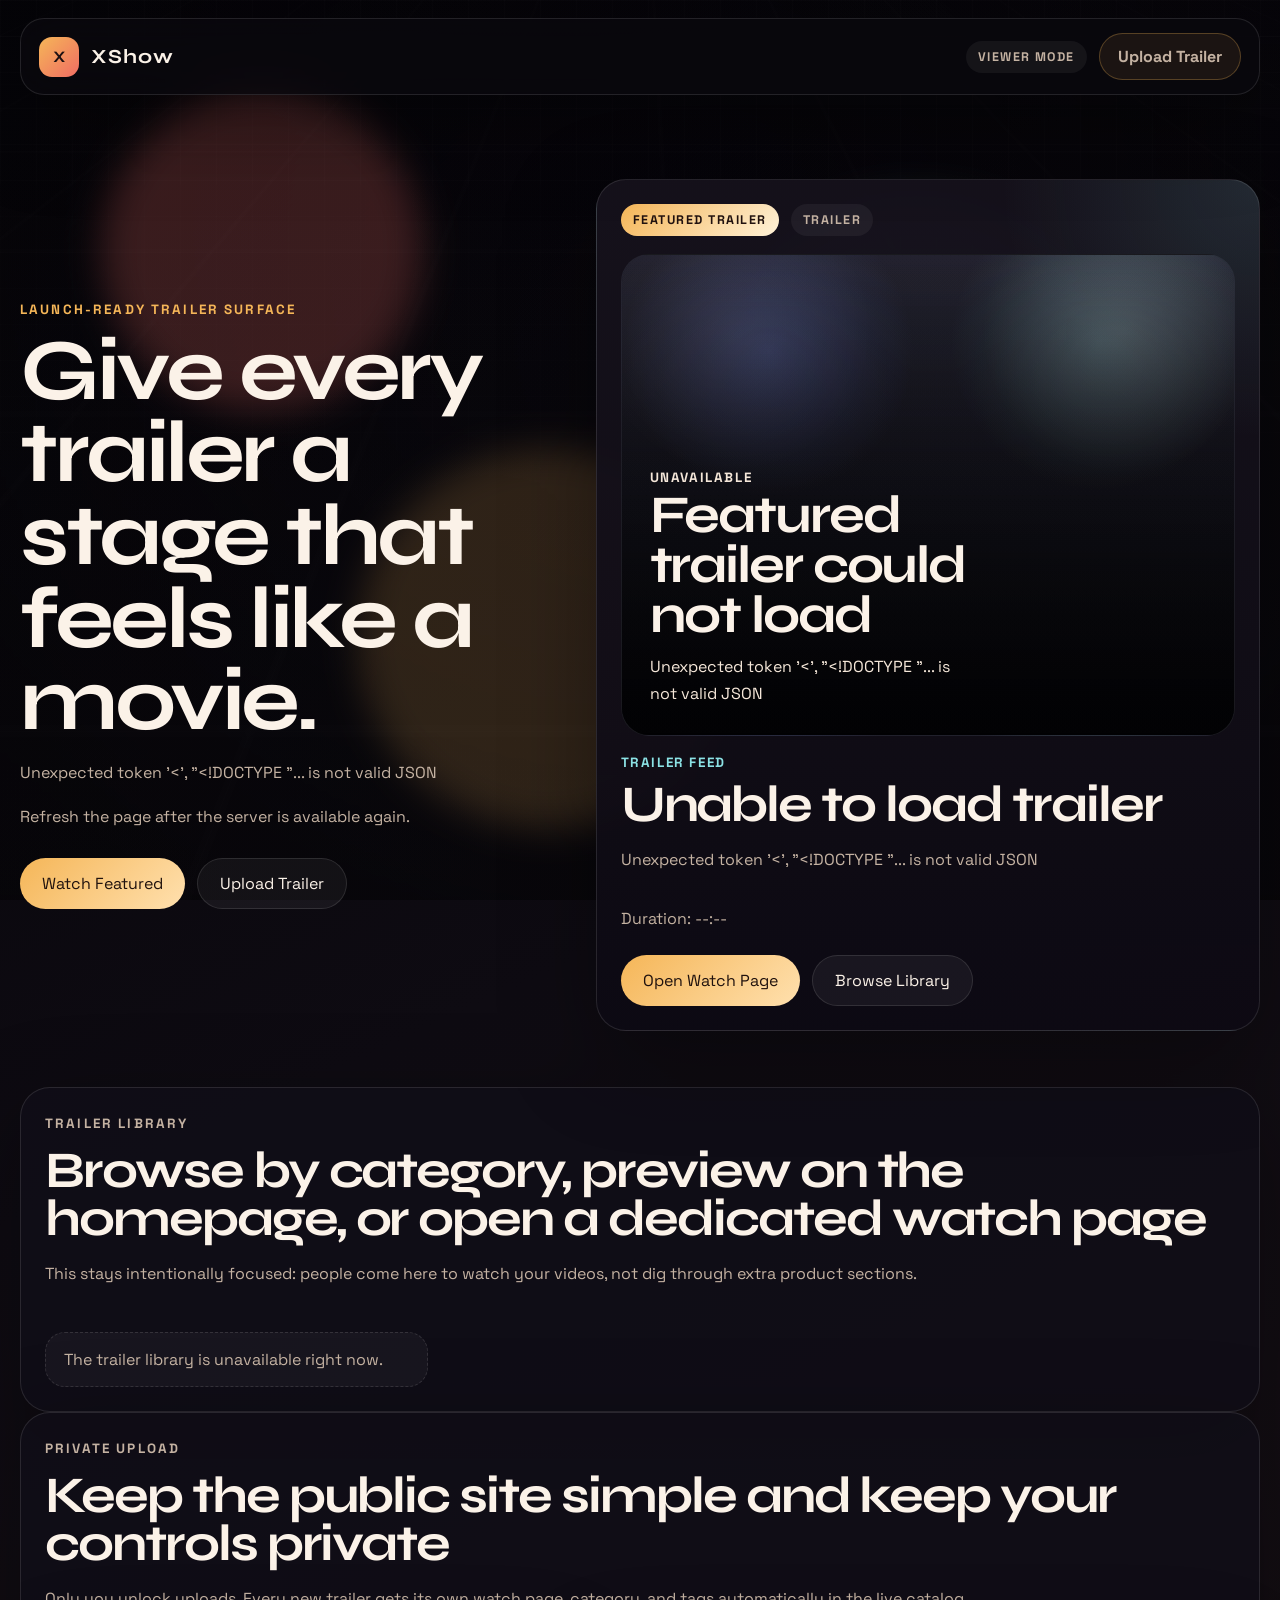
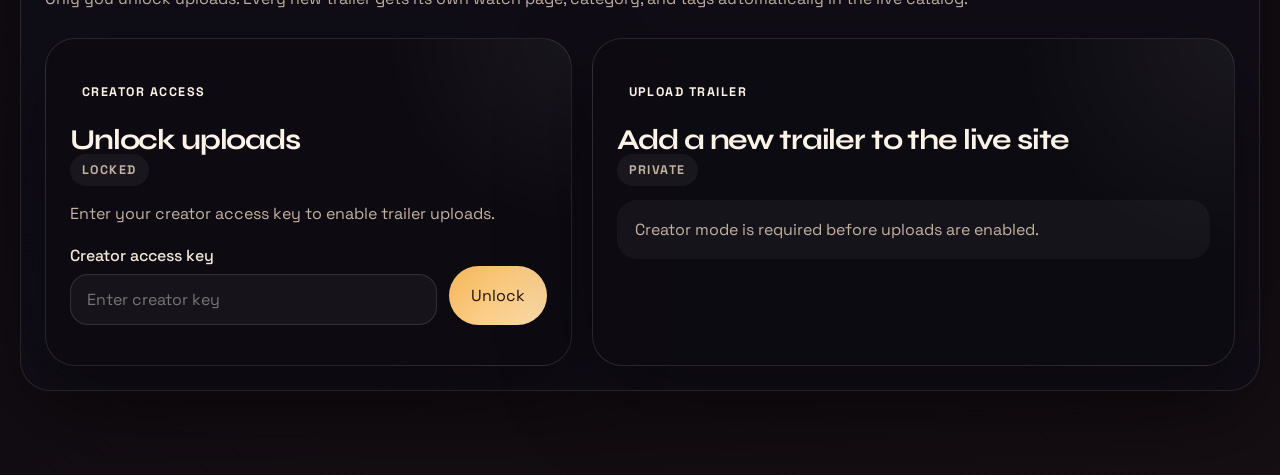
==== index.html @ 3efcbc1a "Initial XShow app" ====
<!DOCTYPE html>
<html lang="en">
  <head>
    <meta charset="UTF-8" />
    <meta name="viewport" content="width=device-width, initial-scale=1.0" />
    <title>XShow | Trailer Studio</title>
    <meta
      name="description"
      content="XShow is a cinematic trailer-first website with featured playback, category filters, private uploads, and dedicated watch pages."
    />
    <link rel="preconnect" href="https://fonts.googleapis.com" />
    <link rel="preconnect" href="https://fonts.gstatic.com" crossorigin />
    <link
      href="https://fonts.googleapis.com/css2?family=Space+Grotesk:wght@400;500;700&family=Syne:wght@500;700;800&display=swap"
      rel="stylesheet"
    />
    <link rel="stylesheet" href="/styles.css" />
  </head>
  <body class="home-page">
    <div class="ambient-backdrop" id="ambient-backdrop" data-tone="midnight" aria-hidden="true">
      <div class="ambient-video-wrap" id="ambient-video-wrap"></div>
      <div class="ambient-orb ambient-orb-one"></div>
      <div class="ambient-orb ambient-orb-two"></div>
      <div class="ambient-orb ambient-orb-three"></div>
      <div class="ambient-grid"></div>
      <div class="ambient-grain"></div>
    </div>

    <div class="cursor-glow" id="cursor-glow" aria-hidden="true"></div>
    <div class="cursor-ring" id="cursor-ring" aria-hidden="true"></div>

    <div class="page-shell">
      <header class="site-header">
        <a class="brand" href="/" aria-label="XShow home">
          <span class="brand-mark">X</span>
          <span class="brand-text">XShow</span>
        </a>

        <div class="header-actions">
          <span class="status-pill" id="creator-status-pill">Viewer Mode</span>
          <a class="header-cta" href="#creator">Upload Trailer</a>
        </div>
      </header>

      <main id="top">
        <section class="hero-shell">
          <div class="hero-copy reveal is-visible">
            <p class="eyebrow">Launch-ready trailer surface</p>
            <h1>Give every trailer a stage that feels like a movie.</h1>
            <p class="hero-text" id="hero-summary">
              XShow is loading the featured trailer experience.
            </p>
            <p class="hero-note" id="hero-note">
              A cinematic homepage, dedicated watch pages, and your private upload flow.
            </p>

            <div class="hero-actions">
              <a class="button button-primary" id="hero-watch-link" href="#trailers">Watch Featured</a>
              <a class="button button-secondary" href="#creator">Upload Trailer</a>
            </div>
          </div>

          <section class="hero-stage-shell reveal is-visible" aria-label="Featured trailer">
            <div class="stage-badge-row">
              <span class="live-pill">Featured Trailer</span>
              <span class="micro-pill" id="featured-category">Trailer</span>
            </div>

            <div class="spotlight-stage tone-midnight" id="spotlight-stage">
              <div class="poster-shell">
                <div class="poster-copy">
                  <p class="caption-tag">Initializing trailer</p>
                  <h2>Loading featured trailer</h2>
                  <p>The trailer stage is syncing from the XShow catalog.</p>
                </div>
              </div>
            </div>

            <div class="featured-meta">
              <p class="caption-tag" id="spotlight-style">Trailer feed</p>
              <h2 id="spotlight-title">Awaiting first trailer</h2>
              <p class="spotlight-description" id="spotlight-description">
                Select a trailer below or upload a new one to make the page feel alive.
              </p>
              <div class="tag-row" id="spotlight-tags"></div>
              <p class="meta-line" id="spotlight-meta-line">Duration: --:--</p>

              <div class="hero-actions hero-actions-tight">
                <a class="button button-primary" id="featured-watch-link" href="/">Open Watch Page</a>
                <a class="button button-secondary" href="#trailers">Browse Library</a>
              </div>
            </div>
          </section>
        </section>

        <section class="library-shell" id="trailers">
          <div class="section-heading reveal">
            <p class="eyebrow">Trailer Library</p>
            <h2>Browse by category, preview on the homepage, or open a dedicated watch page</h2>
            <p>
              This stays intentionally focused: people come here to watch your videos, not
              dig through extra product sections.
            </p>
          </div>

          <div class="filter-row reveal" id="category-filters" aria-label="Trailer categories"></div>
          <div class="catalog-grid" id="trailer-grid" aria-live="polite"></div>
        </section>

        <section class="creator-shell" id="creator">
          <div class="section-heading reveal">
            <p class="eyebrow">Private Upload</p>
            <h2>Keep the public site simple and keep your controls private</h2>
            <p>
              Only you unlock uploads. Every new trailer gets its own watch page, category,
              and tags automatically in the live catalog.
            </p>
          </div>

          <div class="creator-grid">
            <section class="gate-panel reveal">
              <div class="panel-header">
                <div>
                  <p class="panel-eyebrow">Creator Access</p>
                  <h3 id="creator-panel-title">Unlock uploads</h3>
                </div>
                <span class="status-pill" id="creator-mode-indicator">Locked</span>
              </div>

              <p class="panel-copy" id="creator-panel-copy">
                Enter your creator access key to enable trailer uploads.
              </p>

              <form class="creator-form" id="creator-login-form">
                <label for="access-key">Creator access key</label>
                <div class="inline-form">
                  <input
                    id="access-key"
                    name="accessKey"
                    type="password"
                    placeholder="Enter creator key"
                    autocomplete="current-password"
                    required
                  />
                  <button class="button button-primary" type="submit">Unlock</button>
                </div>
              </form>

              <div class="creator-auth-panel" id="creator-auth-panel" hidden>
                <p class="auth-copy">
                  Creator mode is active. New uploads will go live in the XShow library.
                </p>
                <button class="button button-secondary" id="logout-button" type="button">
                  Lock Upload Area
                </button>
              </div>

              <p class="feedback-message" id="creator-feedback" role="status" aria-live="polite"></p>
            </section>

            <section class="upload-panel reveal">
              <div class="panel-header">
                <div>
                  <p class="panel-eyebrow">Upload Trailer</p>
                  <h3>Add a new trailer to the live site</h3>
                </div>
                <span class="status-pill">Private</span>
              </div>

              <form id="upload-form" hidden>
                <input name="kind" type="hidden" value="trailer" />
                <input name="channels" type="hidden" value="Website" />

                <div class="form-grid">
                  <label>
                    Title
                    <input name="title" type="text" placeholder="Ashes Over Arcadia" required />
                  </label>

                  <label>
                    Category
                    <input name="category" type="text" placeholder="Sci-Fi" required />
                  </label>

                  <label>
                    Style
                    <input name="style" type="text" placeholder="Neon dystopia" required />
                  </label>

                  <label>
                    Tags
                    <input name="tags" type="text" placeholder="neon, dystopia, worldbuilding" />
                  </label>

                  <label>
                    Approx duration (seconds)
                    <input name="durationSeconds" type="number" min="5" max="7200" value="45" required />
                  </label>

                  <label class="feature-toggle">
                    <input name="featured" type="checkbox" />
                    Make this the featured trailer
                  </label>

                  <label class="full-width">
                    Description
                    <textarea
                      name="description"
                      rows="4"
                      placeholder="Short description for the trailer."
                      required
                    ></textarea>
                  </label>

                  <label class="full-width">
                    Video file
                    <input name="video" type="file" accept="video/mp4,video/webm,video/quicktime,video/*" required />
                  </label>
                </div>

                <div class="form-actions">
                  <button class="button button-primary" type="submit">Upload Trailer</button>
                  <p class="feedback-message" id="upload-feedback" role="status" aria-live="polite"></p>
                </div>
              </form>

              <div class="upload-locked" id="upload-locked-copy">
                Creator mode is required before uploads are enabled.
              </div>
            </section>
          </div>
        </section>
      </main>
    </div>

    <script src="/script.js"></script>
  </body>
</html>
---- styles.css ----
:root {
  --bg: #07060b;
  --panel: rgba(17, 14, 24, 0.82);
  --panel-strong: rgba(14, 11, 19, 0.92);
  --line: rgba(255, 255, 255, 0.11);
  --text: #fbf2e8;
  --muted: #c4b2a2;
  --gold: #f5b658;
  --rose: #f06d63;
  --cyan: #8ce2e5;
  --lime: #bbf19a;
  --shadow: 0 26px 90px rgba(0, 0, 0, 0.34);
}

* {
  box-sizing: border-box;
}

html {
  scroll-behavior: smooth;
}

body {
  margin: 0;
  min-height: 100vh;
  overflow-x: hidden;
  color: var(--text);
  font-family: "Space Grotesk", "Avenir Next", "Segoe UI", sans-serif;
  background: linear-gradient(155deg, #040308 0%, #0e0b12 46%, #160f13 100%);
}

body::before {
  content: "";
  position: fixed;
  inset: 0;
  pointer-events: none;
  background-image:
    linear-gradient(rgba(255, 255, 255, 0.015) 1px, transparent 1px),
    linear-gradient(90deg, rgba(255, 255, 255, 0.015) 1px, transparent 1px);
  background-size: 36px 36px;
  mask-image: linear-gradient(to bottom, rgba(0, 0, 0, 0.8), transparent 94%);
  z-index: -1;
}

body.cursor-enabled {
  cursor: none;
}

a,
button,
input,
textarea {
  cursor: inherit;
}

.ambient-backdrop {
  position: fixed;
  inset: 0;
  z-index: -3;
  overflow: hidden;
  --ambient-a: rgba(240, 109, 99, 0.22);
  --ambient-b: rgba(140, 226, 229, 0.18);
  --ambient-c: rgba(245, 182, 88, 0.16);
}

.ambient-backdrop[data-tone="neon"] {
  --ambient-a: rgba(93, 162, 255, 0.24);
  --ambient-b: rgba(133, 235, 255, 0.18);
  --ambient-c: rgba(255, 81, 128, 0.14);
}

.ambient-backdrop[data-tone="ember"] {
  --ambient-a: rgba(255, 140, 79, 0.24);
  --ambient-b: rgba(239, 109, 101, 0.16);
  --ambient-c: rgba(245, 182, 88, 0.18);
}

.ambient-backdrop[data-tone="starlight"] {
  --ambient-a: rgba(204, 210, 255, 0.2);
  --ambient-b: rgba(141, 226, 229, 0.16);
  --ambient-c: rgba(255, 192, 220, 0.16);
}

.ambient-backdrop[data-tone="sunrise"] {
  --ambient-a: rgba(255, 220, 124, 0.22);
  --ambient-b: rgba(255, 168, 116, 0.18);
  --ambient-c: rgba(255, 115, 115, 0.12);
}

.ambient-backdrop[data-tone="velocity"] {
  --ambient-a: rgba(102, 255, 229, 0.16);
  --ambient-b: rgba(186, 241, 154, 0.18);
  --ambient-c: rgba(77, 177, 255, 0.14);
}

.ambient-video-wrap,
.ambient-video {
  position: absolute;
  inset: -10%;
  width: 120%;
  height: 120%;
}

.ambient-video {
  object-fit: cover;
  opacity: 0.28;
  filter: blur(30px) saturate(1.15);
  transform: scale(1.08);
}

.ambient-video-wrap::after {
  content: "";
  position: absolute;
  inset: 0;
  background:
    linear-gradient(180deg, rgba(6, 5, 8, 0.18), rgba(6, 5, 8, 0.6)),
    radial-gradient(circle at center, transparent 10%, rgba(6, 5, 8, 0.5) 75%);
}

.ambient-orb {
  position: absolute;
  border-radius: 50%;
  filter: blur(18px);
  mix-blend-mode: screen;
  animation: orbFloat 16s ease-in-out infinite;
}

.ambient-orb-one {
  top: 10%;
  left: 8%;
  width: 320px;
  height: 320px;
  background: var(--ambient-a);
}

.ambient-orb-two {
  top: 22%;
  right: 12%;
  width: 420px;
  height: 420px;
  background: var(--ambient-b);
  animation-delay: -5s;
}

.ambient-orb-three {
  bottom: 8%;
  left: 28%;
  width: 380px;
  height: 380px;
  background: var(--ambient-c);
  animation-delay: -9s;
}

.ambient-grid,
.ambient-grain {
  position: absolute;
  inset: 0;
}

.ambient-grid {
  background-image:
    linear-gradient(rgba(255, 255, 255, 0.022) 1px, transparent 1px),
    linear-gradient(90deg, rgba(255, 255, 255, 0.022) 1px, transparent 1px);
  background-size: 72px 72px;
  opacity: 0.18;
  transform: perspective(900px) rotateX(74deg) scale(1.6);
  transform-origin: center top;
  animation: gridDrift 18s linear infinite;
}

.ambient-grain {
  background-image:
    radial-gradient(rgba(255, 255, 255, 0.08) 0.7px, transparent 0.7px);
  background-size: 8px 8px;
  opacity: 0.035;
  animation: grainShift 0.4s steps(2) infinite;
}

.cursor-glow,
.cursor-ring {
  position: fixed;
  top: 0;
  left: 0;
  pointer-events: none;
  opacity: 0;
  transform: translate3d(-50%, -50%, 0);
  z-index: 30;
  transition: opacity 160ms ease;
}

.cursor-glow {
  width: 220px;
  height: 220px;
  border-radius: 50%;
  background: radial-gradient(circle, rgba(140, 226, 229, 0.18), transparent 70%);
  mix-blend-mode: screen;
}

.cursor-ring {
  width: 28px;
  height: 28px;
  border-radius: 50%;
  border: 1px solid rgba(255, 255, 255, 0.55);
  backdrop-filter: blur(3px);
  --cursor-scale: 1;
}

.cursor-ring.is-active {
  --cursor-scale: 1.45;
}

.cursor-ring.is-pressed {
  --cursor-scale: 0.88;
}

.cursor-glow.is-visible,
.cursor-ring.is-visible {
  opacity: 1;
}

.page-shell {
  width: min(1240px, calc(100% - 40px));
  margin: 0 auto;
  padding-bottom: 84px;
}

.site-header {
  position: sticky;
  top: 18px;
  z-index: 20;
  display: flex;
  align-items: center;
  justify-content: space-between;
  gap: 18px;
  margin-top: 18px;
  padding: 14px 18px;
  border: 1px solid var(--line);
  border-radius: 24px;
  background: rgba(11, 9, 15, 0.72);
  backdrop-filter: blur(22px);
  box-shadow: var(--shadow);
}

.brand {
  display: inline-flex;
  align-items: center;
  gap: 12px;
  color: var(--text);
  text-decoration: none;
  font-weight: 700;
}

.brand-mark {
  display: grid;
  place-items: center;
  width: 40px;
  height: 40px;
  border-radius: 13px;
  background: linear-gradient(135deg, var(--gold), var(--rose));
  color: #1c1012;
  font-family: "Syne", Georgia, serif;
}

.brand-text {
  font-family: "Syne", Georgia, serif;
  font-size: 1.25rem;
  letter-spacing: 0.05em;
}

.header-actions {
  display: flex;
  align-items: center;
  gap: 12px;
}

.status-pill,
.live-pill,
.micro-pill,
.panel-eyebrow {
  display: inline-flex;
  align-items: center;
  justify-content: center;
  padding: 8px 12px;
  border-radius: 999px;
  font-size: 0.78rem;
  font-weight: 700;
  letter-spacing: 0.12em;
  text-transform: uppercase;
}

.status-pill,
.micro-pill {
  background: rgba(255, 255, 255, 0.05);
  color: var(--muted);
}

.live-pill {
  color: #21120f;
  background: linear-gradient(135deg, var(--gold), #fff2d8);
}

.header-cta,
.button,
.card-link {
  display: inline-flex;
  align-items: center;
  justify-content: center;
  border-radius: 999px;
  font-weight: 700;
  text-decoration: none;
  transition: transform 180ms ease, border-color 180ms ease, filter 180ms ease;
}

.header-cta {
  padding: 12px 18px;
  border: 1px solid rgba(245, 182, 88, 0.28);
  background: rgba(245, 182, 88, 0.08);
  color: var(--muted);
}

.header-cta:hover,
.button:hover,
.card-link:hover {
  transform: translateY(-1px);
  filter: brightness(1.04);
}

.hero-shell,
.watch-hero-shell {
  display: grid;
  grid-template-columns: minmax(0, 0.9fr) minmax(360px, 1.1fr);
  gap: 32px;
  align-items: center;
  padding: 84px 0 56px;
}

.eyebrow {
  margin: 0 0 12px;
  color: var(--gold);
  font-size: 0.84rem;
  font-weight: 700;
  letter-spacing: 0.16em;
  text-transform: uppercase;
}

.hero-copy h1,
.featured-meta h2,
.section-heading h2,
.panel-header h3,
.watch-info-shell h1,
.poster-copy h2 {
  margin: 0;
  font-family: "Syne", Georgia, serif;
  line-height: 0.95;
  letter-spacing: -0.04em;
}

.hero-copy h1 {
  max-width: 10ch;
  font-size: clamp(3rem, 6.8vw, 5.9rem);
}

.hero-text,
.hero-note,
.section-heading p,
.panel-copy,
.feedback-message,
.upload-locked,
.auth-copy,
.spotlight-description,
.watch-description,
.back-link {
  color: var(--muted);
  line-height: 1.72;
}

.hero-note {
  margin-top: 16px;
}

.hero-actions,
.inline-form,
.form-actions,
.card-actions,
.watch-actions,
.stage-badge-row,
.tag-row,
.filter-row {
  display: flex;
  flex-wrap: wrap;
  gap: 12px;
}

.hero-actions {
  margin-top: 28px;
}

.hero-actions-tight {
  margin-top: 22px;
}

.button {
  border: 0;
  padding: 14px 22px;
  font: inherit;
  cursor: pointer;
}

.button-primary {
  color: #20120e;
  background: linear-gradient(135deg, var(--gold), #ffe0ae);
}

.button-secondary,
.card-link {
  color: var(--text);
  border: 1px solid var(--line);
  background: rgba(255, 255, 255, 0.05);
}

.hero-stage-shell,
.library-shell,
.creator-shell,
.watch-stage-shell,
.watch-info-shell,
.related-shell,
.catalog-card,
.gate-panel,
.upload-panel {
  border: 1px solid var(--line);
  border-radius: 30px;
  background: var(--panel);
  box-shadow: var(--shadow);
}

.hero-stage-shell,
.watch-stage-shell,
.watch-info-shell {
  background:
    radial-gradient(circle at top right, rgba(140, 226, 229, 0.12), transparent 24%),
    linear-gradient(180deg, rgba(22, 18, 28, 0.96), rgba(13, 10, 19, 0.94));
}

.hero-stage-shell,
.watch-stage-shell,
.watch-info-shell,
.library-shell,
.creator-shell,
.related-shell,
.gate-panel,
.upload-panel {
  padding: 24px;
}

.spotlight-stage,
.watch-stage {
  position: relative;
  min-height: 480px;
  margin: 18px 0;
  overflow: hidden;
  border-radius: 28px;
  border: 1px solid rgba(255, 255, 255, 0.08);
  background: rgba(255, 255, 255, 0.03);
}

.spotlight-video,
.watch-video,
.poster-shell {
  width: 100%;
  height: 100%;
}

.spotlight-video,
.watch-video {
  display: block;
  min-height: 480px;
  object-fit: cover;
  background: #050509;
}

.poster-shell {
  position: relative;
  min-height: 480px;
  display: flex;
  align-items: flex-end;
  padding: 28px;
  background:
    linear-gradient(180deg, rgba(255, 255, 255, 0.04), rgba(0, 0, 0, 0.5)),
    radial-gradient(circle at 82% 16%, rgba(255, 255, 255, 0.14), transparent 22%);
}

.poster-shell::before {
  content: "";
  position: absolute;
  inset: 0;
  background:
    linear-gradient(180deg, rgba(255, 255, 255, 0.03), rgba(0, 0, 0, 0.42)),
    radial-gradient(circle at 18% 16%, rgba(255, 255, 255, 0.06), transparent 22%);
}

.poster-copy {
  position: relative;
  z-index: 1;
  max-width: 32ch;
}

.poster-copy h2 {
  margin-bottom: 12px;
  font-size: clamp(2rem, 4.8vw, 3.3rem);
}

.poster-copy p {
  margin: 0;
  color: #f5e7d9;
  line-height: 1.7;
}

.caption-tag {
  margin: 0 0 10px;
  color: var(--cyan);
  font-size: 0.84rem;
  font-weight: 700;
  letter-spacing: 0.12em;
  text-transform: uppercase;
}

.featured-meta h2,
.watch-info-shell h1,
.section-heading h2 {
  font-size: clamp(2.1rem, 4vw, 3.8rem);
}

.meta-line,
.watch-meta {
  color: var(--muted);
  line-height: 1.72;
}

.tag-pill,
.filter-chip,
.card-chip {
  display: inline-flex;
  align-items: center;
  justify-content: center;
  padding: 8px 12px;
  border-radius: 999px;
  border: 1px solid rgba(255, 255, 255, 0.08);
  background: rgba(255, 255, 255, 0.04);
  color: #f3e5d6;
  font-size: 0.8rem;
}

.filter-row {
  margin-top: 22px;
}

.filter-chip {
  font: inherit;
  cursor: pointer;
}

.filter-chip.is-active,
.filter-chip:hover {
  border-color: rgba(245, 182, 88, 0.34);
  background: rgba(245, 182, 88, 0.12);
  color: var(--text);
}

.catalog-grid,
.creator-grid,
.watch-layout,
.related-grid {
  display: grid;
  gap: 20px;
}

.catalog-grid {
  grid-template-columns: repeat(3, minmax(0, 1fr));
  margin-top: 22px;
}

.creator-grid {
  grid-template-columns: minmax(300px, 0.9fr) minmax(0, 1.1fr);
  margin-top: 26px;
}

.watch-layout {
  grid-template-columns: minmax(0, 1.08fr) minmax(320px, 0.92fr);
  align-items: start;
}

.related-grid {
  grid-template-columns: repeat(3, minmax(0, 1fr));
  margin-top: 22px;
}

.catalog-card,
.gate-panel,
.upload-panel {
  overflow: hidden;
  background:
    radial-gradient(circle at top right, rgba(255, 255, 255, 0.05), transparent 30%),
    var(--panel-strong);
}

.catalog-card {
  cursor: pointer;
  transition: transform 180ms ease, border-color 180ms ease, box-shadow 180ms ease;
}

.catalog-card:hover,
.catalog-card.is-selected {
  transform: translateY(-3px);
  border-color: rgba(245, 182, 88, 0.28);
}

.card-visual {
  position: relative;
  min-height: 220px;
  padding: 18px;
}

.card-visual::before {
  content: "";
  position: absolute;
  inset: 0;
  background:
    linear-gradient(180deg, rgba(255, 255, 255, 0.03), rgba(0, 0, 0, 0.42)),
    radial-gradient(circle at 82% 12%, rgba(255, 255, 255, 0.14), transparent 22%);
}

.card-chip-row {
  position: relative;
  z-index: 1;
  display: flex;
  justify-content: space-between;
  gap: 8px;
}

.card-content {
  padding: 20px;
}

.card-content h3 {
  margin: 0 0 10px;
  font-size: 1.3rem;
}

.card-content p,
.card-meta {
  color: var(--muted);
  line-height: 1.68;
}

.card-meta {
  display: flex;
  justify-content: space-between;
  gap: 12px;
  margin-top: 16px;
}

.card-actions {
  align-items: center;
  justify-content: space-between;
  margin-top: 16px;
}

.card-link {
  padding: 10px 14px;
}

.panel-header h3 {
  margin-top: 6px;
  font-size: 1.8rem;
}

.panel-copy,
.feedback-message,
.upload-locked,
.auth-copy {
  margin-top: 14px;
}

.creator-form,
#upload-form {
  margin-top: 18px;
}

.creator-auth-panel {
  margin-top: 18px;
}

.inline-form input {
  flex: 1;
}

.form-grid {
  display: grid;
  grid-template-columns: repeat(2, minmax(0, 1fr));
  gap: 16px;
}

.full-width {
  grid-column: 1 / -1;
}

label {
  color: #f3e6d8;
  font-weight: 500;
}

input,
textarea {
  width: 100%;
  margin-top: 8px;
  padding: 14px 16px;
  border: 1px solid rgba(255, 255, 255, 0.12);
  border-radius: 18px;
  background: rgba(255, 255, 255, 0.04);
  color: var(--text);
  font: inherit;
}

textarea {
  resize: vertical;
}

input:focus,
textarea:focus {
  outline: 2px solid rgba(140, 226, 229, 0.28);
  outline-offset: 2px;
}

.feature-toggle {
  display: flex;
  align-items: center;
  gap: 10px;
  align-self: end;
  padding: 16px;
  border: 1px dashed rgba(255, 255, 255, 0.14);
  border-radius: 18px;
}

.feature-toggle input {
  width: auto;
  margin: 0;
}

.form-actions {
  align-items: center;
  justify-content: space-between;
  margin-top: 18px;
}

.feedback-message.is-success {
  color: var(--lime);
}

.feedback-message.is-error {
  color: #ff9c98;
}

.upload-locked,
.empty-state {
  padding: 16px 18px;
  border-radius: 20px;
  background: rgba(255, 255, 255, 0.04);
}

.empty-state {
  border: 1px dashed rgba(255, 255, 255, 0.12);
  color: var(--muted);
}

.back-link {
  display: inline-flex;
  align-items: center;
  gap: 8px;
  margin-bottom: 18px;
  text-decoration: none;
}

.watch-info-shell .watch-meta {
  display: grid;
  gap: 8px;
  margin: 18px 0;
}

.tone-ember {
  background:
    radial-gradient(circle at 24% 20%, rgba(255, 188, 113, 0.44), transparent 26%),
    radial-gradient(circle at 78% 18%, rgba(239, 109, 101, 0.3), transparent 24%),
    linear-gradient(180deg, rgba(77, 27, 15, 0.3), rgba(13, 9, 11, 0.98));
}

.tone-neon {
  background:
    radial-gradient(circle at 20% 20%, rgba(121, 226, 255, 0.42), transparent 24%),
    radial-gradient(circle at 76% 16%, rgba(255, 92, 123, 0.35), transparent 24%),
    linear-gradient(180deg, rgba(16, 28, 58, 0.28), rgba(9, 8, 16, 0.98));
}

.tone-starlight {
  background:
    radial-gradient(circle at 30% 18%, rgba(196, 217, 255, 0.38), transparent 26%),
    radial-gradient(circle at 75% 22%, rgba(245, 182, 88, 0.3), transparent 24%),
    linear-gradient(180deg, rgba(33, 31, 57, 0.22), rgba(8, 8, 14, 0.98));
}

.tone-midnight {
  background:
    radial-gradient(circle at 24% 20%, rgba(102, 126, 234, 0.28), transparent 24%),
    radial-gradient(circle at 78% 18%, rgba(140, 226, 229, 0.22), transparent 24%),
    linear-gradient(180deg, rgba(11, 18, 44, 0.24), rgba(5, 5, 11, 0.98));
}

.tone-sunrise {
  background:
    radial-gradient(circle at 28% 18%, rgba(255, 218, 116, 0.42), transparent 26%),
    radial-gradient(circle at 76% 20%, rgba(255, 147, 112, 0.28), transparent 24%),
    linear-gradient(180deg, rgba(96, 48, 18, 0.22), rgba(12, 8, 10, 0.98));
}

.tone-velocity {
  background:
    radial-gradient(circle at 24% 20%, rgba(140, 226, 229, 0.36), transparent 24%),
    radial-gradient(circle at 78% 16%, rgba(187, 241, 154, 0.22), transparent 24%),
    linear-gradient(180deg, rgba(14, 55, 56, 0.22), rgba(8, 9, 12, 0.98));
}

.reveal {
  opacity: 0;
  transform: translateY(24px);
  transition:
    opacity 720ms ease,
    transform 720ms cubic-bezier(0.22, 1, 0.36, 1);
}

.reveal.is-visible {
  opacity: 1;
  transform: translateY(0);
}

@keyframes orbFloat {
  0%,
  100% {
    transform: translate3d(0, 0, 0) scale(1);
  }

  50% {
    transform: translate3d(12px, -24px, 0) scale(1.08);
  }
}

@keyframes gridDrift {
  from {
    transform: perspective(900px) rotateX(74deg) translateY(0) scale(1.6);
  }

  to {
    transform: perspective(900px) rotateX(74deg) translateY(42px) scale(1.6);
  }
}

@keyframes grainShift {
  0% {
    transform: translate(0, 0);
  }

  50% {
    transform: translate(1px, -1px);
  }

  100% {
    transform: translate(-1px, 1px);
  }
}

@media (max-width: 1080px) {
  .hero-shell,
  .watch-layout,
  .creator-grid {
    grid-template-columns: 1fr;
  }

  .catalog-grid,
  .related-grid {
    grid-template-columns: repeat(2, minmax(0, 1fr));
  }
}

@media (max-width: 760px) {
  .page-shell {
    width: min(100% - 24px, 1240px);
  }

  .site-header {
    position: static;
    flex-direction: column;
    align-items: stretch;
  }

  .header-actions,
  .hero-actions,
  .inline-form,
  .form-actions,
  .card-actions,
  .watch-actions {
    flex-direction: column;
    align-items: stretch;
  }

  .catalog-grid,
  .related-grid,
  .form-grid {
    grid-template-columns: 1fr;
  }

  .spotlight-stage,
  .watch-stage,
  .spotlight-video,
  .watch-video,
  .poster-shell {
    min-height: 360px;
  }

  .hero-stage-shell,
  .watch-stage-shell,
  .watch-info-shell,
  .library-shell,
  .creator-shell,
  .related-shell,
  .gate-panel,
  .upload-panel {
    padding: 20px;
  }
}

@media (pointer: coarse), (prefers-reduced-motion: reduce) {
  body.cursor-enabled {
    cursor: auto;
  }

  .cursor-glow,
  .cursor-ring {
    display: none;
  }

  .ambient-orb,
  .ambient-grid,
  .ambient-grain {
    animation: none;
  }

  .reveal,
  .reveal.is-visible {
    opacity: 1;
    transform: none;
    transition: none;
  }
}
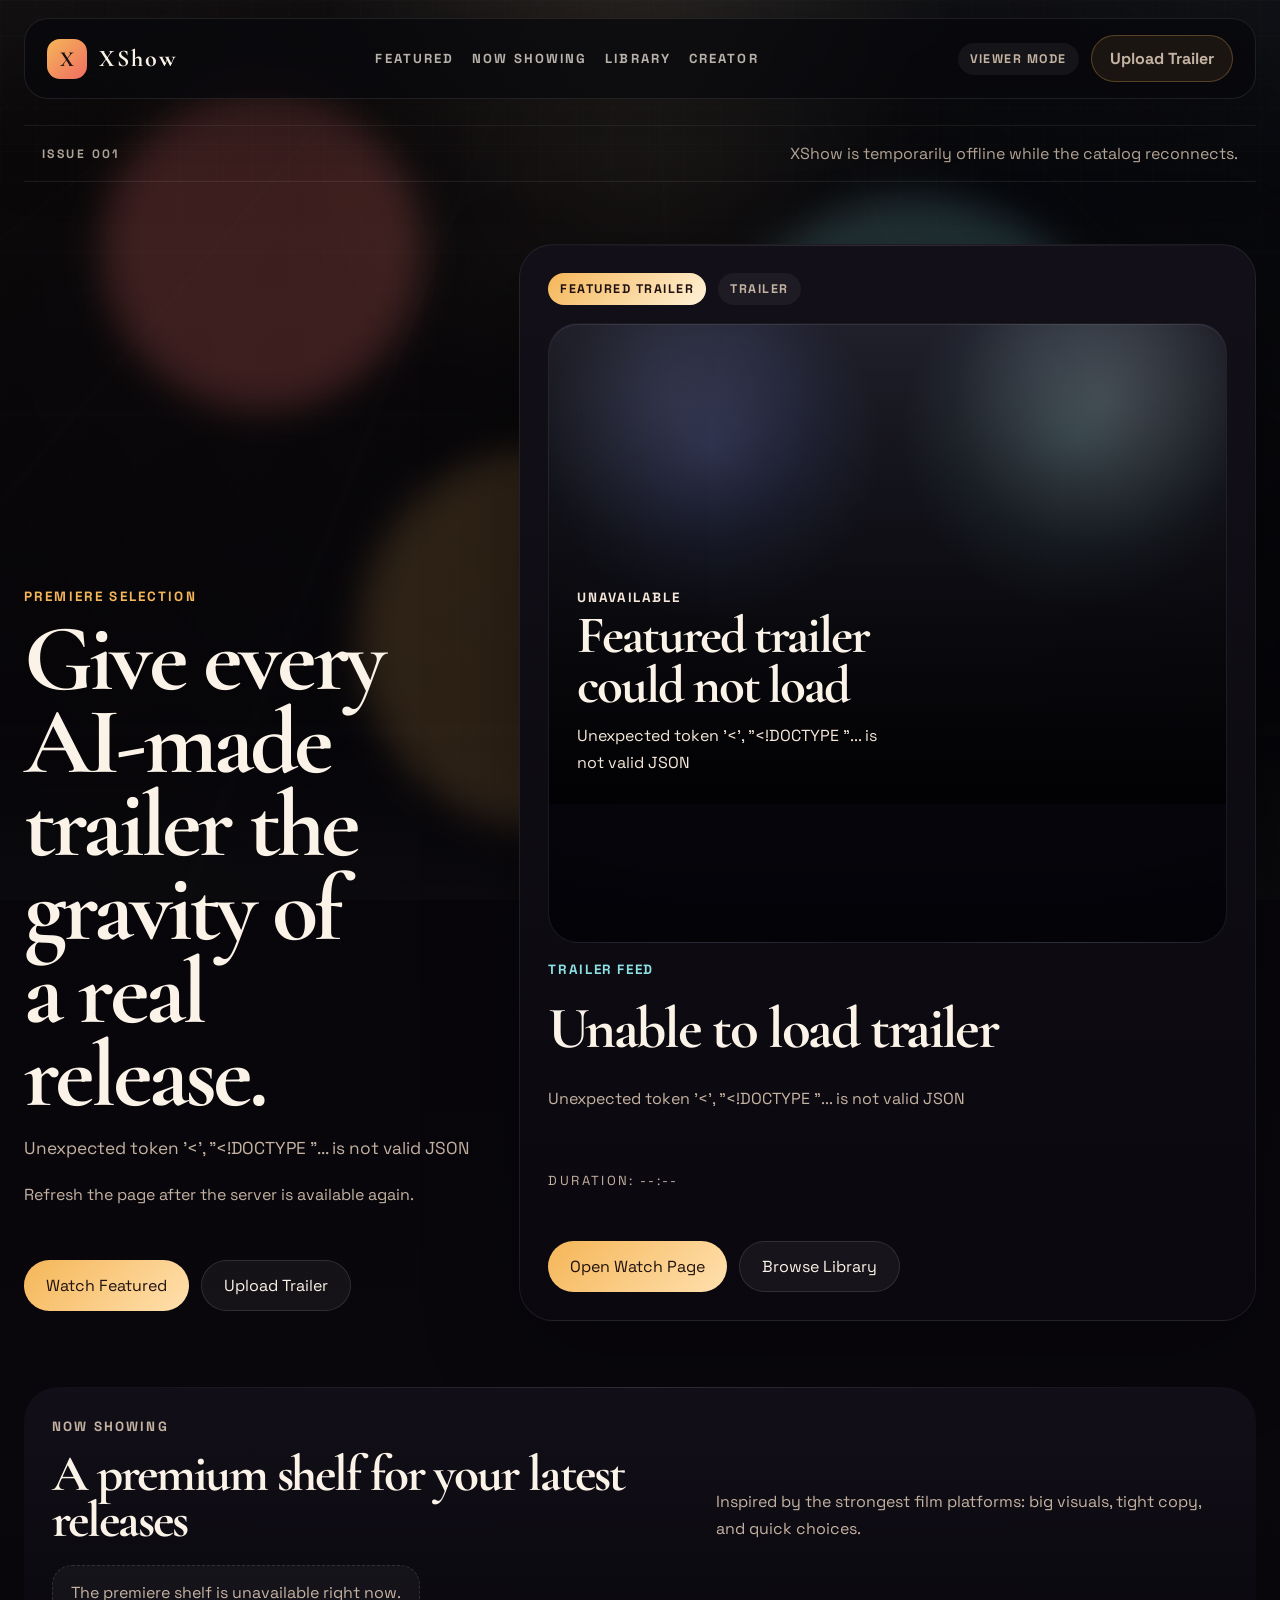
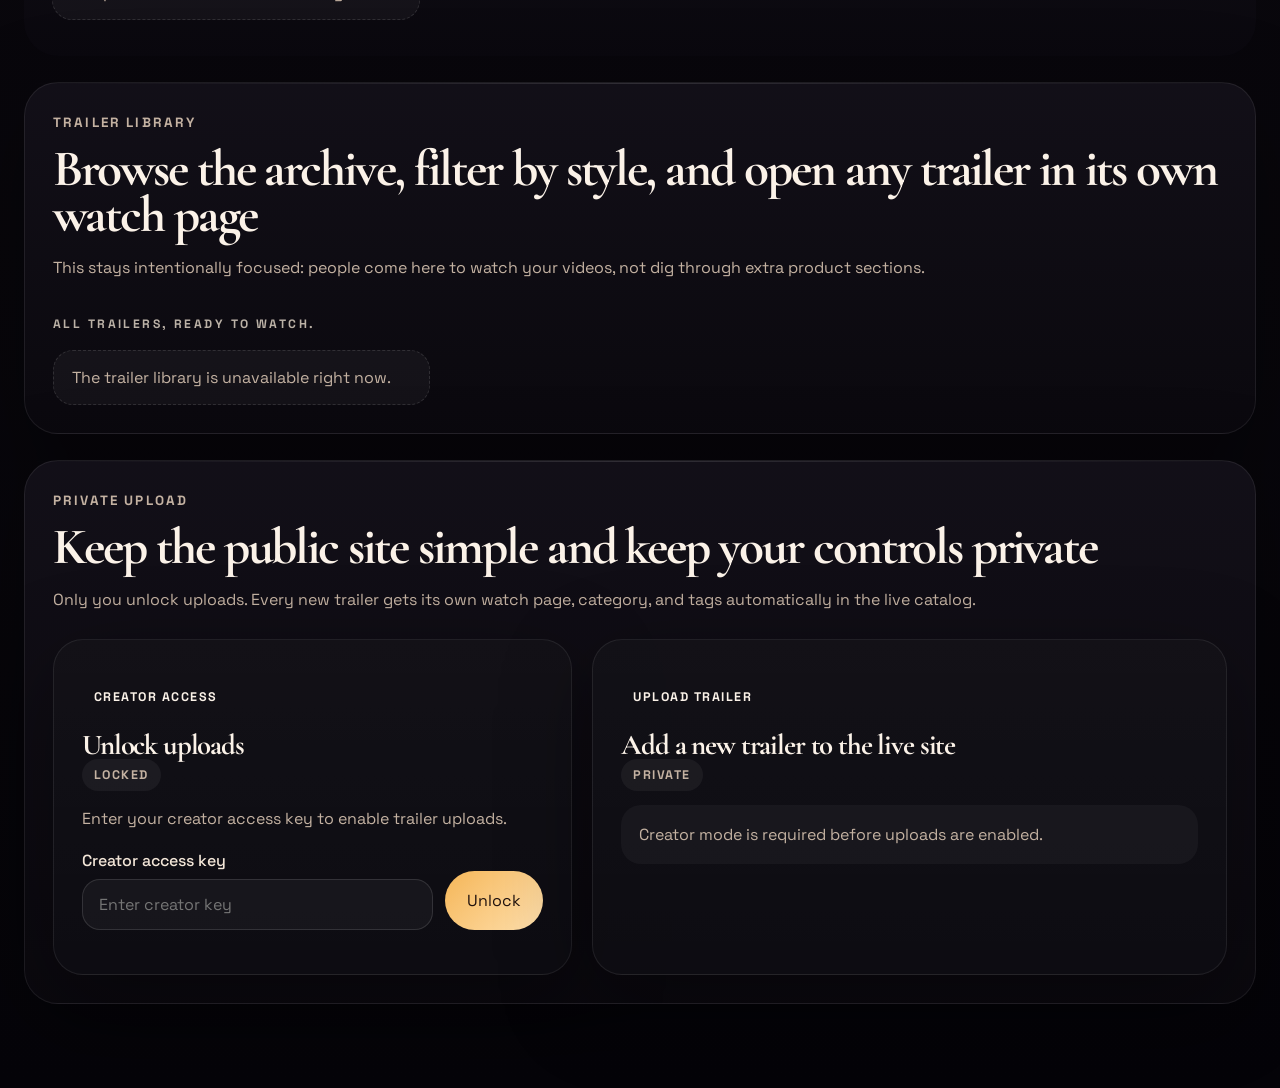
==== commit 1acb8994: "Polish cinematic trailer experience" ====
--- a/index.html
+++ b/index.html
@@ -11,7 +11,7 @@
     <link rel="preconnect" href="https://fonts.googleapis.com" />
     <link rel="preconnect" href="https://fonts.gstatic.com" crossorigin />
     <link
-      href="https://fonts.googleapis.com/css2?family=Space+Grotesk:wght@400;500;700&family=Syne:wght@500;700;800&display=swap"
+      href="https://fonts.googleapis.com/css2?family=Cormorant+Garamond:wght@500;600;700&family=Space+Grotesk:wght@400;500;700&display=swap"
       rel="stylesheet"
     />
     <link rel="stylesheet" href="/styles.css" />
@@ -28,6 +28,8 @@
 
     <div class="cursor-glow" id="cursor-glow" aria-hidden="true"></div>
     <div class="cursor-ring" id="cursor-ring" aria-hidden="true"></div>
+    <div class="cursor-core" id="cursor-core" aria-hidden="true"></div>
+    <div class="cursor-label" id="cursor-label" aria-hidden="true"></div>
 
     <div class="page-shell">
       <header class="site-header">
@@ -36,17 +38,31 @@
           <span class="brand-text">XShow</span>
         </a>
 
+        <nav class="header-nav" aria-label="Primary">
+          <a href="#top" data-cursor-label="Top">Featured</a>
+          <a href="#showcase" data-cursor-label="Showcase">Now Showing</a>
+          <a href="#trailers" data-cursor-label="Browse">Library</a>
+          <a href="#creator" data-cursor-label="Upload">Creator</a>
+        </nav>
+
         <div class="header-actions">
           <span class="status-pill" id="creator-status-pill">Viewer Mode</span>
-          <a class="header-cta" href="#creator">Upload Trailer</a>
+          <a class="header-cta" href="#creator" data-cursor-label="Upload">Upload Trailer</a>
         </div>
       </header>
 
       <main id="top">
+        <section class="editorial-bar reveal is-visible" aria-label="XShow editorial line">
+          <p class="editorial-stamp">Issue 001</p>
+          <p class="editorial-copy" id="editorial-copy">
+            XShow is curating a premiere line of AI-born trailers.
+          </p>
+        </section>
+
         <section class="hero-shell">
           <div class="hero-copy reveal is-visible">
-            <p class="eyebrow">Launch-ready trailer surface</p>
-            <h1>Give every trailer a stage that feels like a movie.</h1>
+            <p class="eyebrow" id="hero-kicker">Premiere selection</p>
+            <h1>Give every AI-made trailer the gravity of a real release.</h1>
             <p class="hero-text" id="hero-summary">
               XShow is loading the featured trailer experience.
             </p>
@@ -54,9 +70,11 @@
               A cinematic homepage, dedicated watch pages, and your private upload flow.
             </p>
 
+            <div class="hero-stat-row" id="hero-stat-row" aria-label="XShow live stats"></div>
+
             <div class="hero-actions">
-              <a class="button button-primary" id="hero-watch-link" href="#trailers">Watch Featured</a>
-              <a class="button button-secondary" href="#creator">Upload Trailer</a>
+              <a class="button button-primary" id="hero-watch-link" href="#trailers" data-cursor-label="Watch">Watch Featured</a>
+              <a class="button button-secondary" href="#creator" data-cursor-label="Upload">Upload Trailer</a>
             </div>
           </div>
 
@@ -86,17 +104,31 @@
               <p class="meta-line" id="spotlight-meta-line">Duration: --:--</p>
 
               <div class="hero-actions hero-actions-tight">
-                <a class="button button-primary" id="featured-watch-link" href="/">Open Watch Page</a>
-                <a class="button button-secondary" href="#trailers">Browse Library</a>
+                <a class="button button-primary" id="featured-watch-link" href="/" data-cursor-label="Open">Open Watch Page</a>
+                <a class="button button-secondary" href="#trailers" data-cursor-label="Browse">Browse Library</a>
               </div>
             </div>
           </section>
+        </section>
+
+        <section class="showcase-shell reveal" id="showcase">
+          <div class="section-heading section-heading-inline">
+            <div>
+              <p class="eyebrow">Now Showing</p>
+              <h2>A premium shelf for your latest releases</h2>
+            </div>
+            <p class="section-sidecopy">
+              Inspired by the strongest film platforms: big visuals, tight copy, and quick choices.
+            </p>
+          </div>
+
+          <div class="selection-rail" id="selection-rail" aria-live="polite"></div>
         </section>
 
         <section class="library-shell" id="trailers">
           <div class="section-heading reveal">
             <p class="eyebrow">Trailer Library</p>
-            <h2>Browse by category, preview on the homepage, or open a dedicated watch page</h2>
+            <h2>Browse the archive, filter by style, and open any trailer in its own watch page</h2>
             <p>
               This stays intentionally focused: people come here to watch your videos, not
               dig through extra product sections.
@@ -104,6 +136,7 @@
           </div>
 
           <div class="filter-row reveal" id="category-filters" aria-label="Trailer categories"></div>
+          <p class="library-meta reveal is-visible" id="library-meta">All trailers, ready to watch.</p>
           <div class="catalog-grid" id="trailer-grid" aria-live="polite"></div>
         </section>
 
--- a/styles.css
+++ b/styles.css
@@ -177,44 +177,100 @@
 }
 
 .cursor-glow,
-.cursor-ring {
+.cursor-ring,
+.cursor-core,
+.cursor-label {
   position: fixed;
   top: 0;
   left: 0;
   pointer-events: none;
   opacity: 0;
-  transform: translate3d(-50%, -50%, 0);
   z-index: 30;
   transition: opacity 160ms ease;
 }
 
 .cursor-glow {
-  width: 220px;
-  height: 220px;
+  width: 280px;
+  height: 280px;
   border-radius: 50%;
-  background: radial-gradient(circle, rgba(140, 226, 229, 0.18), transparent 70%);
+  background:
+    radial-gradient(circle, rgba(140, 226, 229, 0.18), transparent 48%),
+    radial-gradient(circle, rgba(245, 182, 88, 0.14), transparent 68%);
+  filter: blur(10px);
   mix-blend-mode: screen;
 }
 
 .cursor-ring {
-  width: 28px;
-  height: 28px;
+  width: 34px;
+  height: 34px;
   border-radius: 50%;
-  border: 1px solid rgba(255, 255, 255, 0.55);
-  backdrop-filter: blur(3px);
-  --cursor-scale: 1;
+  border: 1px solid rgba(255, 244, 224, 0.5);
+  background: rgba(255, 255, 255, 0.04);
+  box-shadow:
+    0 0 0 1px rgba(245, 182, 88, 0.1),
+    0 12px 36px rgba(0, 0, 0, 0.28);
+  backdrop-filter: blur(8px);
+  z-index: 31;
+}
+
+.cursor-ring::before {
+  content: "";
+  position: absolute;
+  inset: 5px;
+  border: 1px solid rgba(255, 255, 255, 0.14);
+  border-radius: inherit;
+}
+
+.cursor-core {
+  width: 10px;
+  height: 10px;
+  border-radius: 50%;
+  background: linear-gradient(135deg, #fff4dd, var(--gold) 55%, var(--rose));
+  box-shadow:
+    0 0 18px rgba(245, 182, 88, 0.64),
+    0 0 38px rgba(240, 109, 99, 0.24);
+  z-index: 32;
+}
+
+.cursor-label {
+  padding: 8px 12px;
+  border: 1px solid rgba(245, 182, 88, 0.24);
+  border-radius: 999px;
+  background: rgba(9, 8, 13, 0.82);
+  color: #fff2df;
+  font-size: 0.63rem;
+  font-weight: 700;
+  letter-spacing: 0.24em;
+  text-transform: uppercase;
+  white-space: nowrap;
+  box-shadow: 0 18px 46px rgba(0, 0, 0, 0.34);
+  backdrop-filter: blur(16px);
+  z-index: 33;
 }
 
 .cursor-ring.is-active {
-  --cursor-scale: 1.45;
+  border-color: rgba(245, 182, 88, 0.72);
+  box-shadow:
+    0 0 0 1px rgba(245, 182, 88, 0.16),
+    0 18px 56px rgba(0, 0, 0, 0.32);
+}
+
+.cursor-ring.is-active::before {
+  border-color: rgba(255, 255, 255, 0.22);
 }
 
 .cursor-ring.is-pressed {
-  --cursor-scale: 0.88;
+  border-color: rgba(140, 226, 229, 0.74);
+}
+
+.cursor-label.is-active {
+  border-color: rgba(245, 182, 88, 0.38);
 }
 
 .cursor-glow.is-visible,
-.cursor-ring.is-visible {
+.cursor-ring.is-visible,
+.cursor-core.is-visible,
+.cursor-label.is-visible {
   opacity: 1;
 }
 
@@ -841,6 +897,513 @@
   transform: translateY(0);
 }
 
+body {
+  background:
+    radial-gradient(circle at top left, rgba(245, 182, 88, 0.08), transparent 28%),
+    radial-gradient(circle at top right, rgba(140, 226, 229, 0.08), transparent 24%),
+    linear-gradient(180deg, #040308 0%, #09070c 52%, #050409 100%);
+}
+
+body::after {
+  content: "";
+  position: fixed;
+  inset: 0;
+  pointer-events: none;
+  background:
+    radial-gradient(circle at 50% -10%, rgba(255, 229, 176, 0.09), transparent 28%),
+    linear-gradient(180deg, rgba(255, 255, 255, 0.03), transparent 18%, transparent 82%, rgba(255, 255, 255, 0.02));
+  mix-blend-mode: screen;
+  z-index: -2;
+}
+
+.ambient-backdrop::before {
+  content: "";
+  position: absolute;
+  inset: -12% 14% auto;
+  height: 56%;
+  border-radius: 50%;
+  background: radial-gradient(circle, rgba(255, 226, 165, 0.11), transparent 66%);
+  filter: blur(48px);
+  opacity: 0.9;
+  animation: heroPulse 14s ease-in-out infinite;
+}
+
+.page-shell {
+  width: min(1360px, calc(100% - 48px));
+}
+
+.site-header {
+  gap: 26px;
+  padding: 16px 22px;
+  border-color: rgba(255, 255, 255, 0.09);
+  background: rgba(8, 7, 12, 0.74);
+}
+
+.brand-mark,
+.brand-text,
+.hero-copy h1,
+.featured-meta h2,
+.section-heading h2,
+.panel-header h3,
+.watch-info-shell h1,
+.poster-copy h2,
+.rail-card-content h3,
+.card-content h3 {
+  font-family: "Cormorant Garamond", Georgia, serif;
+}
+
+.brand-mark {
+  font-size: 1.35rem;
+}
+
+.brand-text {
+  font-size: 1.5rem;
+  letter-spacing: 0.08em;
+}
+
+.header-nav {
+  display: flex;
+  align-items: center;
+  gap: 18px;
+}
+
+.header-nav a {
+  color: rgba(251, 242, 232, 0.72);
+  font-size: 0.82rem;
+  font-weight: 700;
+  letter-spacing: 0.16em;
+  text-decoration: none;
+  text-transform: uppercase;
+  transition: color 180ms ease;
+}
+
+.header-nav a:hover {
+  color: var(--text);
+}
+
+.editorial-bar {
+  display: flex;
+  align-items: center;
+  justify-content: space-between;
+  gap: 18px;
+  margin-top: 26px;
+  padding: 14px 18px;
+  border-top: 1px solid rgba(255, 255, 255, 0.08);
+  border-bottom: 1px solid rgba(255, 255, 255, 0.08);
+}
+
+.editorial-stamp,
+.library-meta,
+.hero-stat-label {
+  margin: 0;
+  color: rgba(255, 242, 224, 0.72);
+  font-size: 0.76rem;
+  font-weight: 700;
+  letter-spacing: 0.2em;
+  text-transform: uppercase;
+}
+
+.editorial-copy {
+  margin: 0;
+  color: var(--muted);
+  line-height: 1.7;
+  text-align: right;
+}
+
+.hero-shell {
+  grid-template-columns: minmax(0, 0.76fr) minmax(460px, 1.24fr);
+  gap: 44px;
+  align-items: end;
+  padding: 62px 0 40px;
+}
+
+.watch-hero-shell {
+  padding: 40px 0 34px;
+}
+
+.hero-copy {
+  padding-bottom: 10px;
+}
+
+.hero-copy h1 {
+  max-width: 8.2ch;
+  font-size: clamp(4.1rem, 7.4vw, 7.2rem);
+  line-height: 0.88;
+}
+
+.hero-text {
+  max-width: 52ch;
+  font-size: 1.08rem;
+}
+
+.hero-note {
+  max-width: 42ch;
+}
+
+.hero-stat-row {
+  display: grid;
+  grid-template-columns: repeat(3, minmax(0, 1fr));
+  gap: 14px;
+  margin-top: 24px;
+}
+
+.hero-stat {
+  padding: 16px 18px;
+  border: 1px solid rgba(255, 255, 255, 0.08);
+  border-radius: 22px;
+  background:
+    linear-gradient(180deg, rgba(255, 255, 255, 0.035), rgba(255, 255, 255, 0.015)),
+    rgba(11, 10, 16, 0.76);
+  backdrop-filter: blur(14px);
+}
+
+.hero-stat-label {
+  display: block;
+  margin-bottom: 8px;
+}
+
+.hero-stat-value {
+  display: block;
+  color: var(--text);
+  font-size: 1.65rem;
+  font-weight: 600;
+  letter-spacing: -0.03em;
+}
+
+.hero-stage-shell,
+.watch-stage-shell,
+.watch-info-shell,
+.showcase-shell,
+.library-shell,
+.creator-shell,
+.related-shell {
+  border-radius: 34px;
+  border-color: rgba(255, 255, 255, 0.08);
+  background:
+    linear-gradient(180deg, rgba(18, 15, 24, 0.95), rgba(10, 8, 14, 0.94)),
+    var(--panel);
+}
+
+.hero-stage-shell,
+.watch-stage-shell,
+.watch-info-shell,
+.showcase-shell,
+.library-shell,
+.creator-shell,
+.related-shell,
+.gate-panel,
+.upload-panel {
+  padding: 28px;
+}
+
+.hero-stage-shell {
+  position: relative;
+  overflow: hidden;
+}
+
+.hero-stage-shell::before,
+.watch-stage-shell::before,
+.watch-info-shell::before,
+.showcase-shell::before,
+.library-shell::before,
+.creator-shell::before,
+.related-shell::before {
+  content: "";
+  position: absolute;
+  inset: 0 0 auto;
+  height: 1px;
+  background: linear-gradient(90deg, transparent, rgba(255, 255, 255, 0.18), transparent);
+  opacity: 0.7;
+}
+
+.showcase-shell,
+.library-shell,
+.creator-shell,
+.related-shell {
+  position: relative;
+  margin-top: 26px;
+}
+
+.section-heading-inline {
+  display: flex;
+  align-items: end;
+  justify-content: space-between;
+  gap: 22px;
+}
+
+.section-sidecopy {
+  max-width: 32rem;
+  margin: 0;
+}
+
+.spotlight-stage,
+.watch-stage {
+  min-height: 620px;
+  border-radius: 30px;
+  box-shadow:
+    inset 0 1px 0 rgba(255, 255, 255, 0.08),
+    inset 0 -120px 160px rgba(0, 0, 0, 0.24);
+}
+
+.featured-meta {
+  display: grid;
+  gap: 14px;
+}
+
+.featured-meta h2,
+.watch-info-shell h1,
+.section-heading h2 {
+  line-height: 0.9;
+  letter-spacing: -0.04em;
+}
+
+.featured-meta h2 {
+  font-size: clamp(3rem, 4.6vw, 4.7rem);
+}
+
+.meta-line {
+  font-size: 0.82rem;
+  letter-spacing: 0.18em;
+  text-transform: uppercase;
+}
+
+.selection-rail,
+.related-grid {
+  display: flex;
+  gap: 20px;
+  margin-top: 22px;
+  overflow-x: auto;
+  padding-bottom: 8px;
+  scroll-snap-type: x proximity;
+}
+
+.selection-rail::-webkit-scrollbar,
+.related-grid::-webkit-scrollbar {
+  height: 10px;
+}
+
+.selection-rail::-webkit-scrollbar-thumb,
+.related-grid::-webkit-scrollbar-thumb {
+  border-radius: 999px;
+  background: rgba(255, 255, 255, 0.14);
+}
+
+.rail-card {
+  flex: 0 0 min(360px, 72vw);
+  min-width: min(360px, 72vw);
+  display: flex;
+  flex-direction: column;
+  overflow: hidden;
+  border: 1px solid rgba(255, 255, 255, 0.08);
+  border-radius: 30px;
+  background:
+    linear-gradient(180deg, rgba(255, 255, 255, 0.035), rgba(255, 255, 255, 0.015)),
+    rgba(11, 10, 16, 0.86);
+  box-shadow: var(--shadow);
+  scroll-snap-align: start;
+  transition: transform 180ms ease, border-color 180ms ease, box-shadow 180ms ease;
+}
+
+.rail-card:hover,
+.rail-card.is-selected {
+  transform: translateY(-4px);
+  border-color: rgba(245, 182, 88, 0.28);
+  box-shadow: 0 28px 80px rgba(0, 0, 0, 0.42);
+}
+
+.rail-card-visual {
+  position: relative;
+  min-height: 420px;
+  padding: 18px;
+  display: flex;
+  align-items: flex-end;
+}
+
+.rail-card-visual::before {
+  content: "";
+  position: absolute;
+  inset: 0;
+  background:
+    linear-gradient(180deg, rgba(255, 255, 255, 0.02), rgba(0, 0, 0, 0.46)),
+    radial-gradient(circle at 78% 18%, rgba(255, 255, 255, 0.16), transparent 22%);
+}
+
+.rail-index {
+  position: absolute;
+  top: 18px;
+  left: 18px;
+  z-index: 1;
+  color: rgba(255, 244, 229, 0.92);
+  font-family: "Cormorant Garamond", Georgia, serif;
+  font-size: 4rem;
+  font-weight: 600;
+  letter-spacing: -0.07em;
+}
+
+.rail-card-overlay {
+  position: relative;
+  z-index: 1;
+  display: flex;
+  width: 100%;
+  justify-content: space-between;
+  gap: 10px;
+}
+
+.rail-card-content {
+  display: grid;
+  gap: 14px;
+  padding: 24px;
+}
+
+.rail-card-content h3 {
+  margin: 0;
+  font-size: 2.2rem;
+  line-height: 0.9;
+}
+
+.rail-card-content p {
+  margin: 0;
+  color: var(--muted);
+  line-height: 1.7;
+}
+
+.rail-card-actions {
+  display: flex;
+  flex-wrap: wrap;
+  align-items: center;
+  justify-content: space-between;
+  gap: 12px;
+  margin-top: 4px;
+}
+
+.filter-row {
+  margin-top: 18px;
+}
+
+.library-meta {
+  margin: 16px 0 0;
+}
+
+.catalog-grid {
+  margin-top: 18px;
+  gap: 22px;
+}
+
+.catalog-card,
+.gate-panel,
+.upload-panel {
+  border-color: rgba(255, 255, 255, 0.08);
+  border-radius: 30px;
+  background:
+    linear-gradient(180deg, rgba(255, 255, 255, 0.03), rgba(255, 255, 255, 0.01)),
+    rgba(11, 10, 16, 0.86);
+}
+
+.catalog-card:hover,
+.catalog-card.is-selected {
+  transform: translateY(-4px);
+}
+
+.card-visual {
+  min-height: 280px;
+  display: flex;
+  flex-direction: column;
+  justify-content: space-between;
+}
+
+.card-rank {
+  position: relative;
+  z-index: 1;
+  align-self: flex-start;
+  padding: 8px 12px;
+  border: 1px solid rgba(255, 255, 255, 0.14);
+  border-radius: 999px;
+  background: rgba(9, 8, 13, 0.58);
+  color: rgba(255, 244, 229, 0.84);
+  font-size: 0.74rem;
+  font-weight: 700;
+  letter-spacing: 0.16em;
+  text-transform: uppercase;
+}
+
+.card-content {
+  display: grid;
+  gap: 14px;
+}
+
+.card-content h3 {
+  margin: 0;
+  font-size: 2rem;
+  line-height: 0.92;
+}
+
+.card-content p {
+  margin: 0;
+}
+
+.watch-layout {
+  grid-template-columns: minmax(0, 1.15fr) minmax(340px, 0.85fr);
+  gap: 28px;
+}
+
+.watch-stage-shell,
+.watch-info-shell {
+  position: relative;
+}
+
+.watch-info-shell {
+  align-self: start;
+}
+
+.watch-info-shell h1 {
+  font-size: clamp(3.2rem, 5.4vw, 5.3rem);
+}
+
+.watch-description {
+  max-width: 36ch;
+}
+
+.watch-meta {
+  display: grid;
+  grid-template-columns: repeat(3, minmax(0, 1fr));
+  gap: 12px;
+  margin: 22px 0;
+}
+
+.watch-meta span {
+  padding: 16px 18px;
+  border: 1px solid rgba(255, 255, 255, 0.08);
+  border-radius: 20px;
+  background:
+    linear-gradient(180deg, rgba(255, 255, 255, 0.04), rgba(255, 255, 255, 0.015)),
+    rgba(9, 8, 13, 0.8);
+  color: var(--text);
+  line-height: 1.5;
+}
+
+.back-link {
+  color: rgba(255, 242, 224, 0.74);
+  font-size: 0.78rem;
+  font-weight: 700;
+  letter-spacing: 0.18em;
+  text-transform: uppercase;
+}
+
+.back-link::before {
+  content: "/";
+  margin-right: 8px;
+  color: var(--gold);
+}
+
+.gate-panel,
+.upload-panel {
+  padding: 28px;
+}
+
+.feature-toggle {
+  background: rgba(255, 255, 255, 0.025);
+}
+
 @keyframes orbFloat {
   0%,
   100% {
@@ -876,13 +1439,35 @@
   }
 }
 
+@keyframes heroPulse {
+  0%,
+  100% {
+    transform: scale(1) translateY(0);
+    opacity: 0.9;
+  }
+
+  50% {
+    transform: scale(1.06) translateY(12px);
+    opacity: 0.68;
+  }
+}
+
 @media (max-width: 1080px) {
+  .header-nav {
+    display: none;
+  }
+
   .hero-shell,
   .watch-layout,
   .creator-grid {
     grid-template-columns: 1fr;
   }
 
+  .hero-stat-row,
+  .watch-meta {
+    grid-template-columns: repeat(2, minmax(0, 1fr));
+  }
+
   .catalog-grid,
   .related-grid {
     grid-template-columns: repeat(2, minmax(0, 1fr));
@@ -892,6 +1477,12 @@
 @media (max-width: 760px) {
   .page-shell {
     width: min(100% - 24px, 1240px);
+  }
+
+  .editorial-bar,
+  .section-heading-inline {
+    flex-direction: column;
+    align-items: flex-start;
   }
 
   .site-header {
@@ -916,12 +1507,32 @@
     grid-template-columns: 1fr;
   }
 
+  .hero-copy h1,
+  .watch-info-shell h1 {
+    max-width: none;
+  }
+
+  .hero-stat-row,
+  .watch-meta {
+    grid-template-columns: 1fr;
+  }
+
+  .rail-card,
+  .related-grid .rail-card {
+    flex-basis: 82vw;
+    min-width: 82vw;
+  }
+
+  .rail-card-visual {
+    min-height: 320px;
+  }
+
   .spotlight-stage,
   .watch-stage,
   .spotlight-video,
   .watch-video,
   .poster-shell {
-    min-height: 360px;
+    min-height: 420px;
   }
 
   .hero-stage-shell,
@@ -942,7 +1553,9 @@
   }
 
   .cursor-glow,
-  .cursor-ring {
+  .cursor-ring,
+  .cursor-core,
+  .cursor-label {
     display: none;
   }
 
